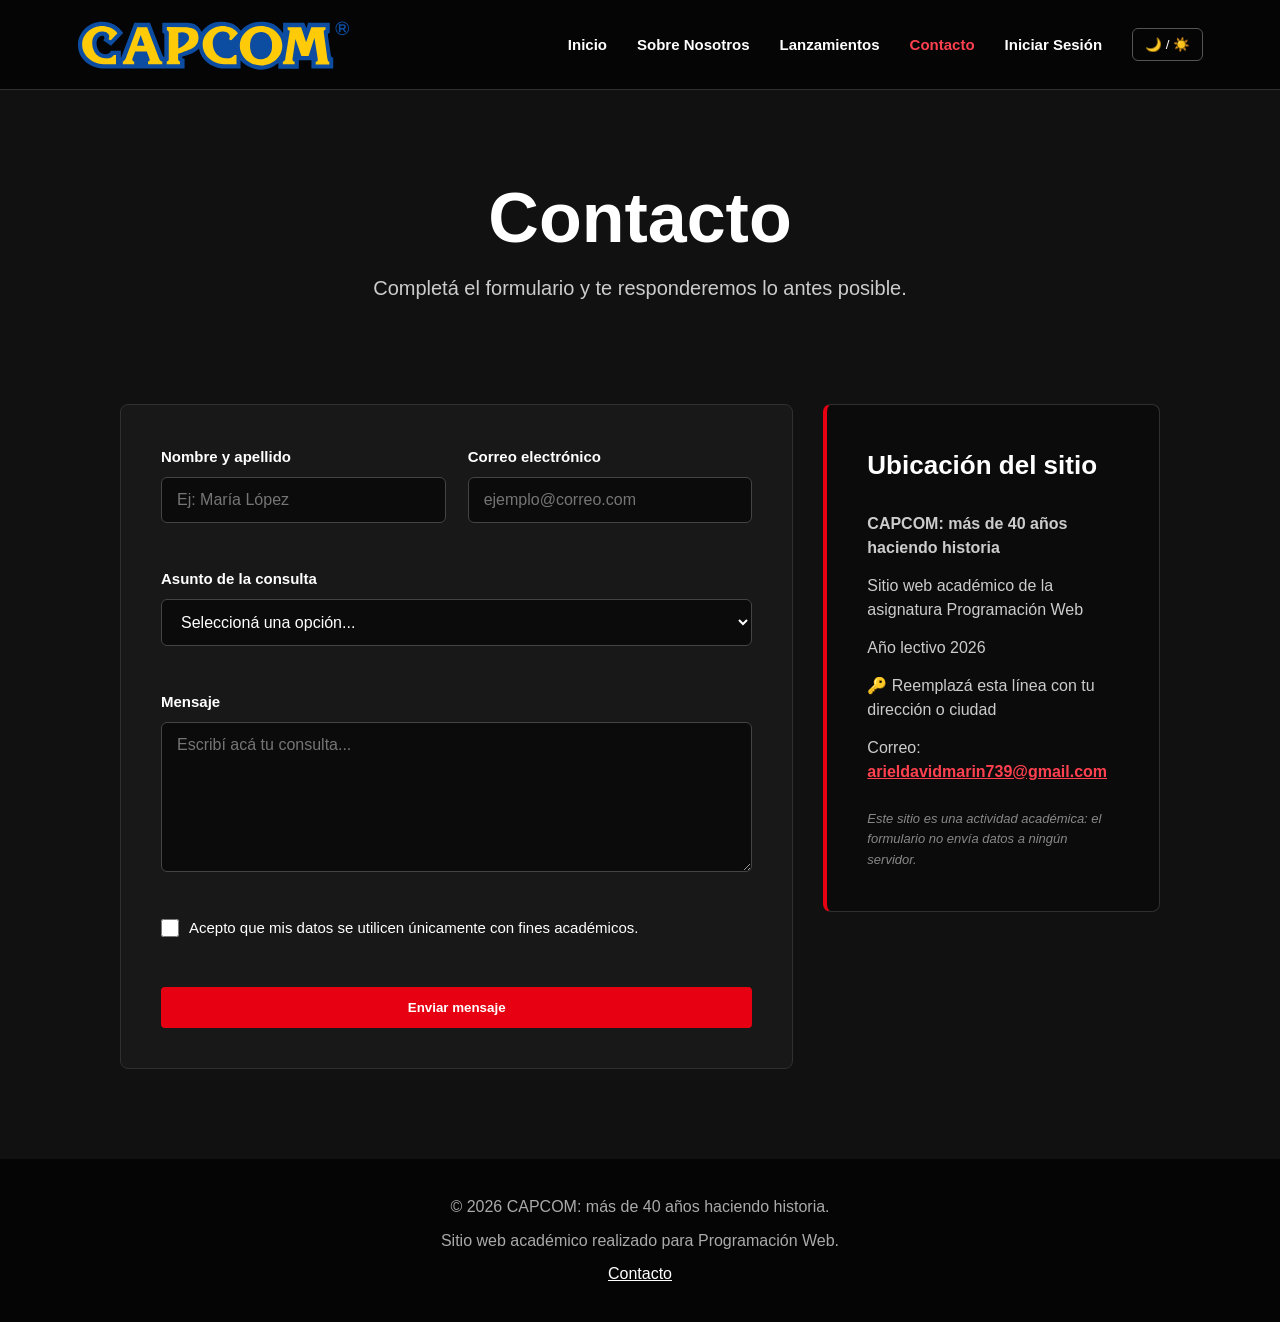
==== contacto.html @ f21e94c7 "first commit" ====
<!DOCTYPE html>
<html lang="es">

<head>
    <meta charset="UTF-8">

    <meta name="description"
        content="Contacto del sitio web académico sobre CAPCOM: formulario de consultas y ubicación del sitio.">
    <meta name="keywords" content="CAPCOM, contacto, formulario, consultas">
    <meta name="author" content="Ariel David">
    <meta name="viewport" content="width=device-width, initial-scale=1.0">

    <title>Contacto: CAPCOM</title>

    <link rel="stylesheet" href="styles.css">
</head>

<body>

    <!-- Encabezado -->
    <header class="main-header">

        <a href="index.html" class="logo">
            <img src="Capcom_logo.svg" alt="Logo de CAPCOM" width="80">
        </a>

        <!-- Navegación -->
        <nav class="main-nav" aria-label="Navegación principal">
            <ul class="nav-list">
                <li>
                    <a href="index.html" class="nav-link">Inicio</a>
                </li>

                <li>
                    <a href="nosotros.html" class="nav-link">Sobre Nosotros</a>
                </li>

                <li>
                    <a href="lanzamientos.html" class="nav-link">Lanzamientos</a>
                </li>

                <li>
                    <a href="contacto.html" class="nav-link active">Contacto</a>
                </li>

                <li>
                    <a href="login.html" class="nav-link">Iniciar Sesión</a>
                </li>
            </ul>
        </nav>

        <button class="theme-toggle" aria-label="Cambiar tema">
            🌙 / ☀️
        </button>

    </header>

    <main>

        <!-- TÍTULO DE LA PÁGINA -->
        <section class="sobre-hero">
            <h1>Contacto</h1>
            <p>Completá el formulario y te responderemos lo antes posible.</p>
        </section>

        <!-- FORMULARIO + UBICACIÓN (CSS GRID + MODELO DE CAJA) -->
        <section class="contacto-seccion">

            <!-- Formulario con validación nativa de HTML5 (sin JavaScript) -->
            <form class="contacto-form" action="" method="get">

                <div class="campos">

                    <!-- Campo 1: tipo texto -->
                    <div class="campo">
                        <label for="nombre">Nombre y apellido</label>
                        <input
                            type="text"
                            id="nombre"
                            name="nombre"
                            placeholder="Ej: María López"
                            required
                            minlength="3"
                            autocomplete="name">
                    </div>

                    <!-- Campo 2: tipo email -->
                    <div class="campo">
                        <label for="correo">Correo electrónico</label>
                        <input
                            type="email"
                            id="correo"
                            name="correo"
                            placeholder="ejemplo@correo.com"
                            required
                            autocomplete="email">
                    </div>

                    <!-- Campo 3: tipo select -->
                    <div class="campo campo-completo">
                        <label for="asunto">Asunto de la consulta</label>
                        <select id="asunto" name="asunto" required>
                            <option value="" selected disabled>Seleccioná una opción...</option>
                            <option value="lanzamientos">Consultas sobre lanzamientos 2026</option>
                            <option value="historia">Consultas sobre la historia de CAPCOM</option>
                            <option value="sugerencia">Sugerencias para el sitio</option>
                            <option value="otro">Otro tema</option>
                        </select>
                    </div>

                    <!-- Campo 4: tipo textarea -->
                    <div class="campo campo-completo">
                        <label for="mensaje">Mensaje</label>
                        <textarea
                            id="mensaje"
                            name="mensaje"
                            placeholder="Escribí acá tu consulta..."
                            required
                            minlength="10"
                            rows="6"></textarea>
                    </div>

                    <!-- Campo 5: tipo checkbox -->
                    <div class="campo campo-completo campo-check">
                        <input type="checkbox" id="acepto" name="acepto" required>
                        <label for="acepto">
                            Acepto que mis datos se utilicen únicamente con fines académicos.
                        </label>
                    </div>

                </div>

                <button type="submit" class="boton-principal boton-ancho">
                    Enviar mensaje
                </button>

            </form>

            <!-- Dirección / ubicación del sitio como TEXTO -->
            <aside class="contacto-datos">

                <h2>Ubicación del sitio</h2>

                <address>
                    <p><strong>CAPCOM: más de 40 años haciendo historia</strong></p>
                    <p>Sitio web académico de la asignatura Programación Web</p>
                    <p>Año lectivo 2026</p>
                    <p>🔑 Reemplazá esta línea con tu dirección o ciudad</p>
                    <p>
                        Correo:
                        <a href="mailto:arieldavidmarin739@gmail.com">
                            arieldavidmarin739@gmail.com
                        </a>
                    </p>
                </address>

                <p class="nota-demo">
                    Este sitio es una actividad académica: el formulario no envía datos a ningún servidor.
                </p>

            </aside>

        </section>

    </main>

    <!-- FOOTER -->
    <footer class="main-footer">
        <p>© 2026 CAPCOM: más de 40 años haciendo historia.</p>
        <p>Sitio web académico realizado para Programación Web.</p>
        <a href="mailto:arieldavidmarin739@gmail.com">Contacto</a>
    </footer>

</body>

</html>
---- styles.css ----
/* =========================================================
   1. RESET Y CONFIGURACIÓN GENERAL
   ========================================================= */

* {
    margin: 0;
    padding: 0;
    box-sizing: border-box;
}

html {
    scroll-behavior: smooth;
}

body {
    font-family: Arial, Helvetica, sans-serif;
    background-color: #111111;
    color: #ffffff;
    line-height: 1.6;
}


/* =========================================================
   2. HEADER Y NAVEGACIÓN
   ========================================================= */

.main-header {
    min-height: 90px;
    padding: 10px 6%;

    display: flex;
    align-items: center;

    background-color: #050505;
    border-bottom: 1px solid #303030;
}


/* Logo */

.logo {
    display: block;
}

.logo img {
    display: block;
    width: auto;
    height: 50px;
}


/* Navegación */

.main-nav {
    margin-left: auto;
}

.nav-list {
    display: flex;
    align-items: center;
    gap: 30px;

    list-style: none;
}

.nav-link {
    color: #ffffff;
    text-decoration: none;

    font-size: 15px;
    font-weight: bold;

    transition: color 0.3s ease;
}

.nav-link:hover,
.nav-link.active {
    color: #ff404f;
}


/* Botón del tema */

.theme-toggle {
    margin-left: 30px;

    padding: 8px 12px;

    border: 1px solid #555555;
    border-radius: 6px;

    background-color: transparent;
    color: #ffffff;

    cursor: pointer;

    transition:
        background-color 0.3s ease,
        border-color 0.3s ease;
}

.theme-toggle:hover {
    background-color: #222222;
    border-color: #e60012;
}


/* =========================================================
   3. INICIO
   ========================================================= */


/* Sección principal */

.presentacion {
    min-height: 500px;

    padding: 100px 10%;

    display: flex;
    flex-direction: column;
    justify-content: center;
    align-items: flex-start;

    background:
        linear-gradient(
            rgba(0, 0, 0, 0.65),
            rgba(0, 0, 0, 0.85)
        );

    animation: aparecer 1s ease;
}

.presentacion h1 {
    max-width: 900px;

    margin-bottom: 25px;

    font-size: clamp(42px, 6vw, 76px);
    line-height: 1.05;
}

.presentacion p {
    max-width: 650px;

    margin-bottom: 35px;

    color: #dddddd;

    font-size: 20px;
}


/* Botón principal */

.boton-principal {
    display: inline-block;

    padding: 13px 25px;

    border-radius: 4px;

    background-color: #e60012;
    color: #ffffff;

    text-decoration: none;
    font-weight: bold;

    transition:
        background-color 0.3s ease,
        transform 0.3s ease;
}

.boton-principal:hover {
    background-color: #ff2638;

    transform: translateY(-3px);
}


/* Resumen de historia */

.resumen-historia {
    padding: 80px 10%;

    background-color: #181818;
}

.resumen-historia article {
    max-width: 900px;

    margin: 0 auto;
}

.resumen-historia h2 {
    margin-bottom: 25px;

    font-size: 36px;
}

.resumen-historia p {
    margin-bottom: 18px;

    color: #dddddd;
}


/* Frase destacada */

.frase-destacada {
    padding: 70px 10%;

    text-align: center;

    background-color: #e60012;
}

.frase-destacada p {
    font-size: 28px;
    font-weight: bold;
}


/* =========================================================
   4. SOBRE CAPCOM
   ========================================================= */


/* Encabezado */

.sobre-hero {
    padding: 90px 10% 60px;

    text-align: center;
}

.sobre-hero h1 {
    margin-bottom: 15px;

    font-size: clamp(42px, 6vw, 70px);
    line-height: 1.1;
}

.sobre-hero p {
    color: #cccccc;

    font-size: 20px;
}


/* =========================================================
   HISTORIA — CSS GRID
   ========================================================= */

.historia-capcom {
    max-width: 1200px;

    margin: 0 auto;
    padding: 40px 30px 90px;

    display: grid;

    grid-template-columns: 1fr 1fr;

    gap: 25px;
}


/* Tarjetas */

.historia-capcom article {
    padding: 35px;

    background-color: #181818;

    border: 1px solid #303030;
    border-radius: 8px;

    transition:
        transform 0.3s ease,
        border-color 0.3s ease;
}

.historia-capcom article:hover {
    transform: translateY(-4px);

    border-color: #e60012;
}


/* Imagen */

.historia-imagen {
    padding: 0 !important;

    overflow: hidden;
}

.historia-imagen img {
    display: block;

    width: 100%;
    height: 100%;
    min-height: 350px;

    object-fit: cover;
}


/* Contenido */

.historia-contenido h2,
.franquicias h2,
.expansion h2 {
    margin-bottom: 15px;

    font-size: 30px;
}

.historia-contenido p,
.expansion p {
    margin-top: 15px;

    color: #cccccc;
}


/* Periodos */

.periodo {
    display: inline-block;

    margin-bottom: 10px;

    color: #ff404f;

    font-weight: bold;
}


/* =========================================================
   FRANQUICIAS
   ========================================================= */

.franquicias ul {
    margin-top: 20px;

    list-style: none;
}

.franquicias li {
    padding: 10px 0;

    border-bottom: 1px solid #333333;

    color: #dddddd;
}

.franquicias li::before {
    content: "▸";

    margin-right: 10px;

    color: #e60012;
}


/* =========================================================
   5. LÍNEA DE TIEMPO
   ========================================================= */

.hitos {
    padding: 80px 8%;

    background-color: #0b0b0b;

    text-align: center;
}

.hitos h2 {
    margin-bottom: 70px;

    font-size: 38px;
}


/* Contenedor de los hitos */

.linea-tiempo {
    position: relative;

    max-width: 1100px;

    margin: 0 auto;

    display: grid;

    grid-template-columns: repeat(5, 1fr);

    gap: 20px;
}


/* Línea horizontal */

.linea-tiempo::before {
    content: "";

    position: absolute;

    top: 8px;
    left: 5%;
    right: 5%;

    height: 3px;

    background-color: #e60012;
}


/* Hito */

.hito {
    position: relative;

    z-index: 1;
}


/* Punto */

.hito-punto {
    display: block;

    width: 18px;
    height: 18px;

    margin: 0 auto 20px;

    border-radius: 50%;

    background-color: #e60012;

    border: 4px solid #0b0b0b;

    box-shadow: 0 0 0 2px #e60012;
}


/* Año */

.hito strong {
    display: block;

    margin-bottom: 10px;

    font-size: 24px;
}

.hito p {
    color: #aaaaaa;

    font-size: 14px;
}


/* =========================================================
   6. LANZAMIENTOS — CSS GRID
   ========================================================= */

.juegos-grid {
    max-width: 1200px;

    margin: 0 auto;
    padding: 40px 30px 90px;

    display: grid;

    grid-template-columns: repeat(auto-fit, minmax(260px, 1fr));

    gap: 25px;
}


/* Tarjeta de juego */

.juego-card {
    padding: 35px;

    background-color: #181818;

    border: 1px solid #303030;
    border-radius: 8px;

    transition:
        transform 0.3s ease,
        border-color 0.3s ease;
}

.juego-card:hover {
    transform: translateY(-6px);

    border-color: #e60012;
}


/* Fecha de lanzamiento */

.juego-fecha {
    display: inline-block;

    margin-bottom: 15px;

    padding: 6px 14px;

    border-radius: 30px;

    background-color: #e60012;
    color: #ffffff;

    font-size: 14px;
    font-weight: bold;
    text-transform: uppercase;
    letter-spacing: 1px;
}

.juego-card h2 {
    margin-bottom: 15px;

    font-size: 26px;
}

.juego-card p {
    margin-bottom: 15px;

    color: #cccccc;
    font-size: 15px;
}


/* Plataformas */

.plataformas {
    color: #aaaaaa !important;

    font-size: 13px !important;
    font-weight: bold;
    text-transform: uppercase;
    letter-spacing: 1px;
}


/* =========================================================
   VIDEO DE YOUTUBE
   ========================================================= */



.video-seccion {
    padding: 80px 10% 100px;

    background-color: #0b0b0b;

    text-align: center;
}

.video-seccion h2 {
    margin-bottom: 15px;

    font-size: 36px;
}

.video-descripcion {
    max-width: 700px;

    margin: 0 auto 40px;

    color: #cccccc;
}

.trailers {
    max-width: 1200px;

    margin: 0 auto;
    padding: 40px 30px 90px;

    display: grid;

    grid-template-columns: 2fr 2fr;

    gap: 25px;
}



/* Contenedor responsivo del video (relación 16:9) */

.video-contenedor {
    position: relative;

    max-width: 900px;

    margin: 0 auto;

    padding-bottom: 56.25%;

    overflow: hidden;

    border: 1px solid #303030;
    border-radius: 8px;

    background-color: #000000;
}

.video-contenedor iframe {
    position: absolute;

    top: 0;
    left: 0;

    width: 100%;
    height: 100%;

    border: 0;
}


/* =========================================================
   7. INICIAR SESIÓN
   ========================================================= */

.login-seccion {
    max-width: 1100px;

    margin: 0 auto;
    padding: 40px 30px 90px;

    display: grid;

    grid-template-columns: 1fr 1fr;

    gap: 30px;

    align-items: start;
}


/* Tarjeta del formulario */

.login-tarjeta {
    padding: 40px;

    background-color: #181818;

    border: 1px solid #303030;
    border-radius: 8px;
}


/* Campos */

.campo {
    margin-bottom: 22px;

    display: flex;
    flex-direction: column;
    gap: 8px;
}

.campo label {
    color: #ffffff;

    font-size: 15px;
    font-weight: bold;
}

.campo input[type="email"],
.campo input[type="password"] {
    padding: 13px 15px;

    border: 1px solid #444444;
    border-radius: 6px;

    background-color: #0b0b0b;
    color: #ffffff;

    font-family: inherit;
    font-size: 16px;

    transition:
        border-color 0.3s ease,
        box-shadow 0.3s ease;
}

.campo input:focus {
    outline: none;

    border-color: #e60012;

    box-shadow: 0 0 0 3px rgba(230, 0, 18, 0.3);
}


/* Casilla de recordarme */

.campo-check {
    flex-direction: row;

    align-items: center;

    gap: 10px;
}

.campo-check input[type="checkbox"] {
    width: 18px;
    height: 18px;

    accent-color: #e60012;
}

.campo-check label {
    font-weight: normal;
}


/* Botón de acceso */

.boton-login {
    width: 100%;

    border: none;

    cursor: pointer;

    font-family: inherit;
}


/* Enlace extra */

.login-extra {
    margin-top: 20px;

    color: #aaaaaa;

    text-align: center;
    font-size: 15px;
}

.login-extra a {
    color: #ff404f;

    font-weight: bold;

    transition: color 0.3s ease;
}

.login-extra a:hover {
    color: #ff8088;
}


/* Información lateral */

.login-info {
    padding: 40px;

    background-color: #0b0b0b;

    border: 1px solid #303030;
    border-radius: 8px;
}

.login-info h2 {
    margin-bottom: 25px;

    font-size: 28px;
}

.lista-beneficios {
    list-style: none;
}

.lista-beneficios li {
    padding: 12px 0;

    border-bottom: 1px solid #303030;

    color: #dddddd;
}

.lista-beneficios li::before {
    content: "▸";

    margin-right: 10px;

    color: #e60012;
}

.nota-demo {
    margin-top: 25px;

    color: #888888;

    font-size: 13px;
    font-style: italic;
}


/* =========================================================
   8. CONTACTO — MODELO DE CAJA
   ========================================================= */

/* Contenedor: margen exterior centrado + padding interior */
.contacto-seccion {
    max-width: 1100px;

    margin: 0 auto;              /* margen exterior: centra la caja */
    padding: 40px 30px 90px;     /* padding interior: separa del borde de la ventana */

    display: grid;

    grid-template-columns: 2fr 1fr;

    gap: 30px;

    align-items: start;
}


/* Formulario: padding + borde + radio (modelo de caja completo) */
.contacto-form {
    padding: 40px;               /* contenido separado del borde */

    background-color: #181818;

    border: 1px solid #303030;   /* borde visible */
    border-radius: 8px;
}


/* Rejilla de campos: 2 columnas, se completa sola */
.campos {
    display: grid;

    grid-template-columns: 1fr 1fr;

    gap: 22px;                   /* espacio entre campos */
}

.campo-completo {
    grid-column: 1 / -1;         /* ocupa las 2 columnas */
}


/* Cada campo: label arriba, control abajo */
.campo {
    display: flex;
    flex-direction: column;
    gap: 8px;
}

.campo label {
    color: #ffffff;

    font-size: 15px;
    font-weight: bold;
}


/* Controles: padding interior + borde + margen inferior */
.campo input[type="text"],
.campo input[type="email"],
.campo select,
.campo textarea {
    width: 100%;                 /* ocupa todo el ancho de su columna */

    padding: 13px 15px;          /* padding interior: respiración del texto */

    border: 1px solid #444444;   /* borde de la caja */
    border-radius: 6px;

    background-color: #0b0b0b;
    color: #ffffff;

    font-family: inherit;
    font-size: 16px;

    transition:
        border-color 0.3s ease,
        box-shadow 0.3s ease;
}

.campo input:focus,
.campo select:focus,
.campo textarea:focus {
    outline: none;

    border-color: #e60012;

    box-shadow: 0 0 0 3px rgba(230, 0, 18, 0.3);
}


/* Textarea: altura mínima y reescalado */
.campo textarea {
    min-height: 150px;

    resize: vertical;
}


/* Checkbox */
.campo-check {
    flex-direction: row;

    align-items: center;

    gap: 10px;
}

.campo-check input[type="checkbox"] {
    width: 18px;
    height: 18px;

    accent-color: #e60012;
}

.campo-check label {
    font-weight: normal;
}


/* Botón: margen superior + padding interior */
.boton-ancho {
    width: 100%;

    margin-top: 25px;

    border: none;

    cursor: pointer;

    font-family: inherit;
}


/* Panel de ubicación (dirección como TEXTO) */
.contacto-datos {
    padding: 40px;

    background-color: #0b0b0b;

    border: 1px solid #303030;
    border-left: 4px solid #e60012;  /* acento lateral */

    border-radius: 8px;
}

.contacto-datos h2 {
    margin-bottom: 25px;

    font-size: 26px;
}

.contacto-datos address {
    font-style: normal;              /* dirección legible, sin cursiva */
}

.contacto-datos address p {
    margin-bottom: 14px;

    color: #cccccc;
    line-height: 1.5;
}

.contacto-datos address a {
    color: #ff404f;

    font-weight: bold;

    transition: color 0.3s ease;
}

.contacto-datos address a:hover {
    color: #ff8088;
}


/* =========================================================
   9. FOOTER
   ========================================================= */

.main-footer {
    padding: 35px 10%;

    background-color: #050505;

    color: #aaaaaa;

    text-align: center;
}

.main-footer p {
    margin-bottom: 8px;
}

.main-footer a {
    color: #ffffff;

    transition: color 0.3s ease;
}

.main-footer a:hover {
    color: #e60012;
}


/* =========================================================
   10. ANIMACIONES
   ========================================================= */

@keyframes aparecer {

    from {
        opacity: 0;

        transform: translateY(30px);
    }

    to {
        opacity: 1;

        transform: translateY(0);
    }

}


/* =========================================================
   11. RESPONSIVE
   ========================================================= */

@media (max-width: 768px) {

    /* Header */

    .main-header {
        flex-direction: column;

        gap: 20px;

        padding: 20px;
    }


    /* Navegación */

    .main-nav {
        margin-left: 0;
    }

    .nav-list {
        flex-wrap: wrap;

        justify-content: center;

        gap: 15px;
    }


    /* Tema */

    .theme-toggle {
        margin-left: 0;
    }


    /* Inicio */

    .presentacion {
        min-height: 450px;

        padding: 70px 8%;
    }

    .presentacion h1 {
        font-size: 45px;
    }

    .presentacion p {
        font-size: 17px;
    }


    /* Sobre CAPCOM */

    .sobre-hero {
        padding: 60px 8% 40px;
    }

    .sobre-hero h1 {
        font-size: 45px;
    }

    .sobre-hero p {
        font-size: 17px;
    }


    /* Grid */

    .historia-capcom {
        grid-template-columns: 1fr;

        padding: 30px 20px 60px;
    }

    .historia-imagen img {
        min-height: 250px;
    }


    /* Línea de tiempo */

    .hitos {
        padding: 60px 20px;
    }

    .hitos h2 {
        margin-bottom: 50px;
    }

    .linea-tiempo {
        grid-template-columns: 1fr;

        gap: 40px;
    }


    /* Línea vertical en móvil */

    .linea-tiempo::before {
        top: 0;
        bottom: 0;
        left: 50%;

        width: 3px;
        height: auto;

        right: auto;
    }


    .hito {
        padding: 20px;

        border-radius: 8px;

        background-color: #181818;
    }


    /* Lanzamientos */

    .juegos-grid {
        grid-template-columns: 1fr;

        padding: 30px 20px 60px;
    }


    /* Trailers: de 2 columnas a 1 en pantallas chicas */

    .trailers {
        grid-template-columns: 1fr;
    }

    .video-seccion {
        padding: 60px 5% 70px;
    }

    .video-seccion h2 {
        font-size: 28px;
    }


    /* Iniciar sesión */

    .login-seccion {
        grid-template-columns: 1fr;

        padding: 30px 20px 60px;
    }

    .login-tarjeta,
    .login-info {
        padding: 25px;
    }


    /* Contacto: formulario y datos apilados en 1 columna */

    .contacto-seccion {
        grid-template-columns: 1fr;

        padding: 30px 20px 60px;
    }

    .contacto-form,
    .contacto-datos {
        padding: 25px;
    }

    .campos {
        grid-template-columns: 1fr;
    }

}
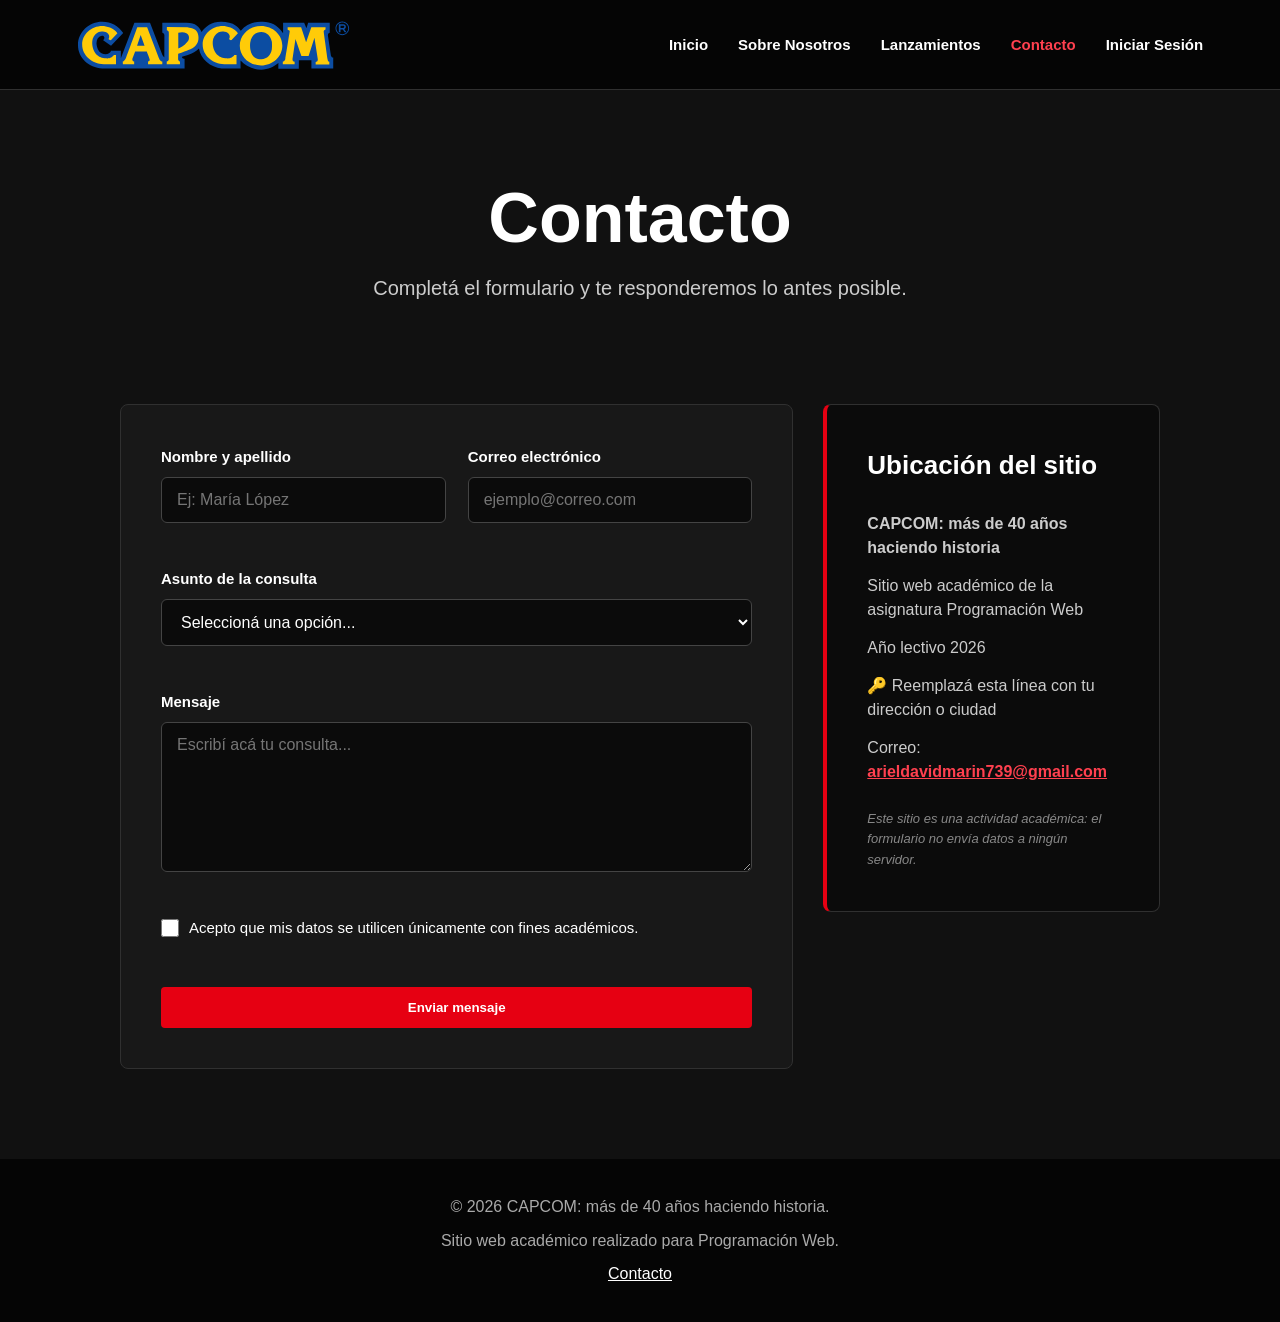
==== commit fcffe886: "optimizando codigo css" ====
--- a/contacto.html
+++ b/contacto.html
@@ -18,47 +18,43 @@
 <body>
 
     <!-- Encabezado -->
-    <header class="main-header">
+    <header class="encabezado">
 
         <a href="index.html" class="logo">
             <img src="Capcom_logo.svg" alt="Logo de CAPCOM" width="80">
         </a>
 
         <!-- Navegación -->
-        <nav class="main-nav" aria-label="Navegación principal">
-            <ul class="nav-list">
+        <nav class="navegacion" aria-label="Navegación principal">
+            <ul class="navegacion-lista">
                 <li>
-                    <a href="index.html" class="nav-link">Inicio</a>
+                    <a href="index.html" class="navegacion-enlace">Inicio</a>
                 </li>
 
                 <li>
-                    <a href="nosotros.html" class="nav-link">Sobre Nosotros</a>
+                    <a href="nosotros.html" class="navegacion-enlace">Sobre Nosotros</a>
                 </li>
 
                 <li>
-                    <a href="lanzamientos.html" class="nav-link">Lanzamientos</a>
+                    <a href="lanzamientos.html" class="navegacion-enlace">Lanzamientos</a>
                 </li>
 
                 <li>
-                    <a href="contacto.html" class="nav-link active">Contacto</a>
+                    <a href="contacto.html" class="navegacion-enlace navegacion-enlace--activo">Contacto</a>
                 </li>
 
                 <li>
-                    <a href="login.html" class="nav-link">Iniciar Sesión</a>
+                    <a href="login.html" class="navegacion-enlace">Iniciar Sesión</a>
                 </li>
             </ul>
         </nav>
-
-        <button class="theme-toggle" aria-label="Cambiar tema">
-            🌙 / ☀️
-        </button>
 
     </header>
 
     <main>
 
         <!-- TÍTULO DE LA PÁGINA -->
-        <section class="sobre-hero">
+        <section class="portada-pagina">
             <h1>Contacto</h1>
             <p>Completá el formulario y te responderemos lo antes posible.</p>
         </section>
@@ -67,16 +63,16 @@
         <section class="contacto-seccion">
 
             <!-- Formulario con validación nativa de HTML5 (sin JavaScript) -->
-            <form class="contacto-form" action="" method="get">
+            <form class="contacto-formulario" action="" method="get">
 
                 <div class="campos">
 
                     <!-- Campo 1: tipo texto -->
                     <div class="campo">
-                        <label for="nombre">Nombre y apellido</label>
+                        <label for="contacto-nombre">Nombre y apellido</label>
                         <input
                             type="text"
-                            id="nombre"
+                            id="contacto-nombre"
                             name="nombre"
                             placeholder="Ej: María López"
                             required
@@ -86,10 +82,10 @@
 
                     <!-- Campo 2: tipo email -->
                     <div class="campo">
-                        <label for="correo">Correo electrónico</label>
+                        <label for="contacto-correo">Correo electrónico</label>
                         <input
                             type="email"
-                            id="correo"
+                            id="contacto-correo"
                             name="correo"
                             placeholder="ejemplo@correo.com"
                             required
@@ -98,8 +94,8 @@
 
                     <!-- Campo 3: tipo select -->
                     <div class="campo campo-completo">
-                        <label for="asunto">Asunto de la consulta</label>
-                        <select id="asunto" name="asunto" required>
+                        <label for="contacto-asunto">Asunto de la consulta</label>
+                        <select id="contacto-asunto" name="asunto" required>
                             <option value="" selected disabled>Seleccioná una opción...</option>
                             <option value="lanzamientos">Consultas sobre lanzamientos 2026</option>
                             <option value="historia">Consultas sobre la historia de CAPCOM</option>
@@ -110,9 +106,9 @@
 
                     <!-- Campo 4: tipo textarea -->
                     <div class="campo campo-completo">
-                        <label for="mensaje">Mensaje</label>
+                        <label for="contacto-mensaje">Mensaje</label>
                         <textarea
-                            id="mensaje"
+                            id="contacto-mensaje"
                             name="mensaje"
                             placeholder="Escribí acá tu consulta..."
                             required
@@ -122,8 +118,8 @@
 
                     <!-- Campo 5: tipo checkbox -->
                     <div class="campo campo-completo campo-check">
-                        <input type="checkbox" id="acepto" name="acepto" required>
-                        <label for="acepto">
+                        <input type="checkbox" id="contacto-acepto" name="acepto" required>
+                        <label for="contacto-acepto">
                             Acepto que mis datos se utilicen únicamente con fines académicos.
                         </label>
                     </div>
@@ -165,7 +161,7 @@
     </main>
 
     <!-- FOOTER -->
-    <footer class="main-footer">
+    <footer class="pie-pagina">
         <p>© 2026 CAPCOM: más de 40 años haciendo historia.</p>
         <p>Sitio web académico realizado para Programación Web.</p>
         <a href="mailto:arieldavidmarin739@gmail.com">Contacto</a>
--- a/styles.css
+++ b/styles.css
@@ -1,6 +1,31 @@
 
 /* =========================================================
-   1. RESET Y CONFIGURACIÓN GENERAL
+   1. VARIABLES Y CONFIGURACIÓN GENERAL
+   ========================================================= */
+
+:root {
+    --fondo: #111111;
+    --fondo-secundario: #181818;
+    --fondo-oscuro: #0b0b0b;
+    --fondo-header: #050505;
+
+    --texto: #ffffff;
+    --texto-secundario: #cccccc;
+    --texto-suave: #aaaaaa;
+
+    --borde: #303030;
+    --borde-input: #444444;
+
+    --rojo: #e60012;
+    --rojo-claro: #ff404f;
+    --rojo-hover: #ff2638;
+
+    --sombra-roja: rgba(230, 0, 18, 0.3);
+}
+
+
+/* =========================================================
+   RESET
    ========================================================= */
 
 * {
@@ -15,8 +40,8 @@
 
 body {
     font-family: Arial, Helvetica, sans-serif;
-    background-color: #111111;
-    color: #ffffff;
+    background-color: var(--fondo);
+    color: var(--texto);
     line-height: 1.6;
 }
 
@@ -25,19 +50,14 @@
    2. HEADER Y NAVEGACIÓN
    ========================================================= */
 
-.main-header {
+.encabezado {
     min-height: 90px;
     padding: 10px 6%;
-
     display: flex;
     align-items: center;
-
-    background-color: #050505;
-    border-bottom: 1px solid #303030;
-}
-
-
-/* Logo */
+    background-color: var(--fondo-header);
+    border-bottom: 1px solid var(--borde);
+}
 
 .logo {
     display: block;
@@ -49,60 +69,47 @@
     height: 50px;
 }
 
-
-/* Navegación */
-
-.main-nav {
+.navegacion {
     margin-left: auto;
 }
 
-.nav-list {
+.navegacion-lista {
     display: flex;
     align-items: center;
     gap: 30px;
-
     list-style: none;
 }
 
-.nav-link {
-    color: #ffffff;
+.navegacion-enlace {
+    color: var(--texto);
     text-decoration: none;
-
     font-size: 15px;
     font-weight: bold;
-
     transition: color 0.3s ease;
 }
 
-.nav-link:hover,
-.nav-link.active {
-    color: #ff404f;
+.navegacion-enlace:hover,
+.navegacion-enlace--activo {
+    color: var(--rojo-claro);
 }
 
 
 /* Botón del tema */
 
-.theme-toggle {
+.boton-tema {
     margin-left: 30px;
-
     padding: 8px 12px;
-
     border: 1px solid #555555;
     border-radius: 6px;
-
     background-color: transparent;
-    color: #ffffff;
-
+    color: var(--texto);
     cursor: pointer;
-
-    transition:
-        background-color 0.3s ease,
-        border-color 0.3s ease;
-}
-
-.theme-toggle:hover {
-    background-color: #222222;
-    border-color: #e60012;
+    transition: background-color 0.3s ease, border-color 0.3s ease;
+}
+
+.boton-tema:hover {
+    background-color: var(--fondo-secundario);
+    border-color: var(--rojo);
 }
 
 
@@ -110,14 +117,9 @@
    3. INICIO
    ========================================================= */
 
-
-/* Sección principal */
-
-.presentacion {
+.portada-inicio {
     min-height: 500px;
-
     padding: 100px 10%;
-
     display: flex;
     flex-direction: column;
     justify-content: center;
@@ -132,88 +134,69 @@
     animation: aparecer 1s ease;
 }
 
-.presentacion h1 {
+.portada-inicio h1 {
     max-width: 900px;
-
     margin-bottom: 25px;
-
     font-size: clamp(42px, 6vw, 76px);
     line-height: 1.05;
 }
 
-.presentacion p {
+.portada-inicio p {
     max-width: 650px;
-
     margin-bottom: 35px;
-
     color: #dddddd;
-
     font-size: 20px;
 }
 
 
-/* Botón principal */
+/* Botones principales */
 
 .boton-principal {
     display: inline-block;
-
     padding: 13px 25px;
-
     border-radius: 4px;
-
-    background-color: #e60012;
+    background-color: var(--rojo);
     color: #ffffff;
-
     text-decoration: none;
     font-weight: bold;
-
-    transition:
-        background-color 0.3s ease,
-        transform 0.3s ease;
+    transition: background-color 0.3s ease, transform 0.3s ease;
 }
 
 .boton-principal:hover {
-    background-color: #ff2638;
-
+    background-color: var(--rojo-hover);
     transform: translateY(-3px);
 }
 
 
-/* Resumen de historia */
+/* Resumen */
 
 .resumen-historia {
     padding: 80px 10%;
-
-    background-color: #181818;
+    background-color: var(--fondo-secundario);
 }
 
 .resumen-historia article {
     max-width: 900px;
-
     margin: 0 auto;
 }
 
 .resumen-historia h2 {
     margin-bottom: 25px;
-
     font-size: 36px;
 }
 
 .resumen-historia p {
     margin-bottom: 18px;
-
-    color: #dddddd;
-}
-
-
-/* Frase destacada */
+    color: var(--texto-secundario);
+}
+
+
+/* Frase */
 
 .frase-destacada {
     padding: 70px 10%;
-
     text-align: center;
-
-    background-color: #e60012;
+    background-color: var(--rojo);
 }
 
 .frase-destacada p {
@@ -226,115 +209,89 @@
    4. SOBRE CAPCOM
    ========================================================= */
 
-
-/* Encabezado */
-
-.sobre-hero {
+.portada-pagina {
     padding: 90px 10% 60px;
-
     text-align: center;
 }
 
-.sobre-hero h1 {
+.portada-pagina h1 {
     margin-bottom: 15px;
-
     font-size: clamp(42px, 6vw, 70px);
     line-height: 1.1;
 }
 
-.sobre-hero p {
-    color: #cccccc;
-
+.portada-pagina p {
+    color: var(--texto-secundario);
     font-size: 20px;
 }
 
 
 /* =========================================================
-   HISTORIA — CSS GRID
-   ========================================================= */
-
-.historia-capcom {
+   HISTORIA
+   ========================================================= */
+
+.tarjetas-historia {
     max-width: 1200px;
-
     margin: 0 auto;
     padding: 40px 30px 90px;
-
     display: grid;
-
     grid-template-columns: 1fr 1fr;
-
     gap: 25px;
 }
 
-
-/* Tarjetas */
-
-.historia-capcom article {
+.tarjetas-historia article,
+.tarjeta-juego,
+.login-formulario,
+.contacto-formulario {
+    background-color: var(--fondo-secundario);
+    border: 1px solid var(--borde);
+    border-radius: 8px;
+}
+
+.tarjetas-historia article {
     padding: 35px;
-
-    background-color: #181818;
-
-    border: 1px solid #303030;
-    border-radius: 8px;
-
-    transition:
-        transform 0.3s ease,
-        border-color 0.3s ease;
-}
-
-.historia-capcom article:hover {
-    transform: translateY(-4px);
-
-    border-color: #e60012;
+    transition: transform 0.3s ease, border-color 0.3s ease;
+}
+
+.tarjetas-historia article:hover,
+.tarjeta-juego:hover {
+    transform: translateY(-5px);
+    border-color: var(--rojo);
 }
 
 
 /* Imagen */
 
-.historia-imagen {
+.tarjeta-imagen {
     padding: 0 !important;
-
     overflow: hidden;
 }
 
-.historia-imagen img {
+.tarjeta-imagen img {
     display: block;
-
     width: 100%;
     height: 100%;
     min-height: 350px;
-
     object-fit: cover;
 }
 
 
-/* Contenido */
-
-.historia-contenido h2,
-.franquicias h2,
-.expansion h2 {
+/* Texto */
+
+.tarjetas-historia h2 {
     margin-bottom: 15px;
-
     font-size: 30px;
 }
 
-.historia-contenido p,
-.expansion p {
+.tarjeta-texto p {
     margin-top: 15px;
-
-    color: #cccccc;
-}
-
-
-/* Periodos */
+    color: var(--texto-secundario);
+}
 
 .periodo {
     display: inline-block;
-
     margin-bottom: 10px;
-
-    color: #ff404f;
-
+    color: var(--rojo-claro);
     font-weight: bold;
 }
 
@@ -343,26 +300,22 @@
    FRANQUICIAS
    ========================================================= */
 
-.franquicias ul {
+.tarjeta-lista ul {
     margin-top: 20px;
-
     list-style: none;
 }
 
-.franquicias li {
+.tarjeta-lista li {
     padding: 10px 0;
-
-    border-bottom: 1px solid #333333;
-
-    color: #dddddd;
-}
-
-.franquicias li::before {
+    border-bottom: 1px solid var(--borde);
+    color: var(--texto-secundario);
+}
+
+.tarjeta-lista li::before,
+.lista-beneficios li::before {
     content: "▸";
-
     margin-right: 10px;
-
-    color: #e60012;
+    color: var(--rojo);
 }
 
 
@@ -372,178 +325,106 @@
 
 .hitos {
     padding: 80px 8%;
-
-    background-color: #0b0b0b;
-
+    background-color: var(--fondo-oscuro);
     text-align: center;
 }
 
 .hitos h2 {
     margin-bottom: 70px;
-
     font-size: 38px;
 }
-
-
-/* Contenedor de los hitos */
 
 .linea-tiempo {
     position: relative;
-
     max-width: 1100px;
-
     margin: 0 auto;
-
     display: grid;
-
     grid-template-columns: repeat(5, 1fr);
-
     gap: 20px;
 }
-
-
-/* Línea horizontal */
 
 .linea-tiempo::before {
     content: "";
-
     position: absolute;
-
     top: 8px;
     left: 5%;
     right: 5%;
-
     height: 3px;
-
-    background-color: #e60012;
-}
-
-
-/* Hito */
+    background-color: var(--rojo);
+}
 
 .hito {
     position: relative;
-
     z-index: 1;
 }
-
-
-/* Punto */
 
 .hito-punto {
     display: block;
-
     width: 18px;
     height: 18px;
-
     margin: 0 auto 20px;
-
     border-radius: 50%;
-
-    background-color: #e60012;
-
-    border: 4px solid #0b0b0b;
-
-    box-shadow: 0 0 0 2px #e60012;
-}
-
-
-/* Año */
+    background-color: var(--rojo);
+    border: 4px solid var(--fondo-oscuro);
+    box-shadow: 0 0 0 2px var(--rojo);
+}
 
 .hito strong {
     display: block;
-
     margin-bottom: 10px;
-
     font-size: 24px;
 }
 
 .hito p {
-    color: #aaaaaa;
-
+    color: var(--texto-suave);
     font-size: 14px;
 }
 
 
 /* =========================================================
-   6. LANZAMIENTOS — CSS GRID
-   ========================================================= */
-
-.juegos-grid {
+   6. LANZAMIENTOS
+   ========================================================= */
+
+.tarjetas-juegos {
     max-width: 1200px;
-
     margin: 0 auto;
     padding: 40px 30px 90px;
-
     display: grid;
-
     grid-template-columns: repeat(auto-fit, minmax(260px, 1fr));
-
     gap: 25px;
 }
 
-
-/* Tarjeta de juego */
-
-.juego-card {
+.tarjeta-juego {
     padding: 35px;
-
-    background-color: #181818;
-
-    border: 1px solid #303030;
-    border-radius: 8px;
-
-    transition:
-        transform 0.3s ease,
-        border-color 0.3s ease;
-}
-
-.juego-card:hover {
-    transform: translateY(-6px);
-
-    border-color: #e60012;
-}
-
-
-/* Fecha de lanzamiento */
-
-.juego-fecha {
+    transition: transform 0.3s ease, border-color 0.3s ease;
+}
+
+.tarjeta-fecha {
     display: inline-block;
-
     margin-bottom: 15px;
-
     padding: 6px 14px;
-
     border-radius: 30px;
-
-    background-color: #e60012;
+    background-color: var(--rojo);
     color: #ffffff;
-
     font-size: 14px;
     font-weight: bold;
     text-transform: uppercase;
     letter-spacing: 1px;
 }
 
-.juego-card h2 {
+.tarjeta-juego h2 {
     margin-bottom: 15px;
-
     font-size: 26px;
 }
 
-.juego-card p {
+.tarjeta-juego p {
     margin-bottom: 15px;
-
-    color: #cccccc;
+    color: var(--texto-secundario);
     font-size: 15px;
 }
 
-
-/* Plataformas */
-
 .plataformas {
-    color: #aaaaaa !important;
-
+    color: var(--texto-suave) !important;
     font-size: 13px !important;
     font-weight: bold;
     text-transform: uppercase;
@@ -552,379 +433,129 @@
 
 
 /* =========================================================
-   VIDEO DE YOUTUBE
-   ========================================================= */
-
-
-
-.video-seccion {
+   VIDEO
+   ========================================================= */
+
+.tarjeta-video {
     padding: 80px 10% 100px;
-
-    background-color: #0b0b0b;
-
+    background-color: var(--fondo-oscuro);
     text-align: center;
 }
 
-.video-seccion h2 {
+.tarjeta-video h2 {
     margin-bottom: 15px;
-
     font-size: 36px;
 }
 
 .video-descripcion {
     max-width: 700px;
-
     margin: 0 auto 40px;
-
-    color: #cccccc;
-}
-
-.trailers {
+    color: var(--texto-secundario);
+}
+
+.tarjetas-video {
     max-width: 1200px;
-
     margin: 0 auto;
     padding: 40px 30px 90px;
-
     display: grid;
-
     grid-template-columns: 2fr 2fr;
-
     gap: 25px;
 }
-
-
-
-/* Contenedor responsivo del video (relación 16:9) */
 
 .video-contenedor {
     position: relative;
-
     max-width: 900px;
-
     margin: 0 auto;
-
     padding-bottom: 56.25%;
-
     overflow: hidden;
-
-    border: 1px solid #303030;
+    border: 1px solid var(--borde);
     border-radius: 8px;
-
     background-color: #000000;
 }
 
 .video-contenedor iframe {
     position: absolute;
-
-    top: 0;
-    left: 0;
-
+    inset: 0;
     width: 100%;
     height: 100%;
-
     border: 0;
 }
 
 
 /* =========================================================
-   7. INICIAR SESIÓN
+   7. LOGIN
    ========================================================= */
 
 .login-seccion {
     max-width: 1100px;
-
     margin: 0 auto;
     padding: 40px 30px 90px;
-
     display: grid;
-
     grid-template-columns: 1fr 1fr;
-
     gap: 30px;
-
     align-items: start;
 }
 
-
-/* Tarjeta del formulario */
-
-.login-tarjeta {
+.login-formulario,
+.login-datos {
     padding: 40px;
-
-    background-color: #181818;
-
-    border: 1px solid #303030;
-    border-radius: 8px;
-}
-
-
-/* Campos */
+}
 
 .campo {
     margin-bottom: 22px;
-
     display: flex;
     flex-direction: column;
     gap: 8px;
 }
 
 .campo label {
-    color: #ffffff;
-
+    color: var(--texto);
     font-size: 15px;
     font-weight: bold;
 }
 
 .campo input[type="email"],
-.campo input[type="password"] {
+.campo input[type="password"],
+.campo input[type="text"],
+.campo select,
+.campo textarea {
+    width: 100%;
     padding: 13px 15px;
-
-    border: 1px solid #444444;
+    border: 1px solid var(--borde-input);
     border-radius: 6px;
-
-    background-color: #0b0b0b;
-    color: #ffffff;
-
+    background-color: var(--fondo-oscuro);
+    color: var(--texto);
     font-family: inherit;
     font-size: 16px;
-
-    transition:
-        border-color 0.3s ease,
-        box-shadow 0.3s ease;
-}
-
-.campo input:focus {
-    outline: none;
-
-    border-color: #e60012;
-
-    box-shadow: 0 0 0 3px rgba(230, 0, 18, 0.3);
-}
-
-
-/* Casilla de recordarme */
-
-.campo-check {
-    flex-direction: row;
-
-    align-items: center;
-
-    gap: 10px;
-}
-
-.campo-check input[type="checkbox"] {
-    width: 18px;
-    height: 18px;
-
-    accent-color: #e60012;
-}
-
-.campo-check label {
-    font-weight: normal;
-}
-
-
-/* Botón de acceso */
-
-.boton-login {
-    width: 100%;
-
-    border: none;
-
-    cursor: pointer;
-
-    font-family: inherit;
-}
-
-
-/* Enlace extra */
-
-.login-extra {
-    margin-top: 20px;
-
-    color: #aaaaaa;
-
-    text-align: center;
-    font-size: 15px;
-}
-
-.login-extra a {
-    color: #ff404f;
-
-    font-weight: bold;
-
-    transition: color 0.3s ease;
-}
-
-.login-extra a:hover {
-    color: #ff8088;
-}
-
-
-/* Información lateral */
-
-.login-info {
-    padding: 40px;
-
-    background-color: #0b0b0b;
-
-    border: 1px solid #303030;
-    border-radius: 8px;
-}
-
-.login-info h2 {
-    margin-bottom: 25px;
-
-    font-size: 28px;
-}
-
-.lista-beneficios {
-    list-style: none;
-}
-
-.lista-beneficios li {
-    padding: 12px 0;
-
-    border-bottom: 1px solid #303030;
-
-    color: #dddddd;
-}
-
-.lista-beneficios li::before {
-    content: "▸";
-
-    margin-right: 10px;
-
-    color: #e60012;
-}
-
-.nota-demo {
-    margin-top: 25px;
-
-    color: #888888;
-
-    font-size: 13px;
-    font-style: italic;
-}
-
-
-/* =========================================================
-   8. CONTACTO — MODELO DE CAJA
-   ========================================================= */
-
-/* Contenedor: margen exterior centrado + padding interior */
-.contacto-seccion {
-    max-width: 1100px;
-
-    margin: 0 auto;              /* margen exterior: centra la caja */
-    padding: 40px 30px 90px;     /* padding interior: separa del borde de la ventana */
-
-    display: grid;
-
-    grid-template-columns: 2fr 1fr;
-
-    gap: 30px;
-
-    align-items: start;
-}
-
-
-/* Formulario: padding + borde + radio (modelo de caja completo) */
-.contacto-form {
-    padding: 40px;               /* contenido separado del borde */
-
-    background-color: #181818;
-
-    border: 1px solid #303030;   /* borde visible */
-    border-radius: 8px;
-}
-
-
-/* Rejilla de campos: 2 columnas, se completa sola */
-.campos {
-    display: grid;
-
-    grid-template-columns: 1fr 1fr;
-
-    gap: 22px;                   /* espacio entre campos */
-}
-
-.campo-completo {
-    grid-column: 1 / -1;         /* ocupa las 2 columnas */
-}
-
-
-/* Cada campo: label arriba, control abajo */
-.campo {
-    display: flex;
-    flex-direction: column;
-    gap: 8px;
-}
-
-.campo label {
-    color: #ffffff;
-
-    font-size: 15px;
-    font-weight: bold;
-}
-
-
-/* Controles: padding interior + borde + margen inferior */
-.campo input[type="text"],
-.campo input[type="email"],
-.campo select,
-.campo textarea {
-    width: 100%;                 /* ocupa todo el ancho de su columna */
-
-    padding: 13px 15px;          /* padding interior: respiración del texto */
-
-    border: 1px solid #444444;   /* borde de la caja */
-    border-radius: 6px;
-
-    background-color: #0b0b0b;
-    color: #ffffff;
-
-    font-family: inherit;
-    font-size: 16px;
-
-    transition:
-        border-color 0.3s ease,
-        box-shadow 0.3s ease;
+    transition: border-color 0.3s ease, box-shadow 0.3s ease;
 }
 
 .campo input:focus,
 .campo select:focus,
 .campo textarea:focus {
     outline: none;
-
-    border-color: #e60012;
-
-    box-shadow: 0 0 0 3px rgba(230, 0, 18, 0.3);
-}
-
-
-/* Textarea: altura mínima y reescalado */
+    border-color: var(--rojo);
+    box-shadow: 0 0 0 3px var(--sombra-roja);
+}
+
 .campo textarea {
     min-height: 150px;
-
     resize: vertical;
 }
 
 
 /* Checkbox */
+
 .campo-check {
     flex-direction: row;
-
     align-items: center;
-
     gap: 10px;
 }
 
 .campo-check input[type="checkbox"] {
     width: 18px;
     height: 18px;
-
-    accent-color: #e60012;
+    accent-color: var(--rojo);
 }
 
 .campo-check label {
@@ -932,88 +563,149 @@
 }
 
 
-/* Botón: margen superior + padding interior */
+/* Botones */
+
+.boton-login {
+    width: 100%;
+    border: none;
+    cursor: pointer;
+    font-family: inherit;
+}
+
 .boton-ancho {
     width: 100%;
-
     margin-top: 25px;
-
     border: none;
-
     cursor: pointer;
-
     font-family: inherit;
 }
 
 
-/* Panel de ubicación (dirección como TEXTO) */
+/* Registro */
+
+.login-registro {
+    margin-top: 20px;
+    color: var(--texto-suave);
+    text-align: center;
+    font-size: 15px;
+}
+
+.login-registro a,
+.contacto-datos address a {
+    color: var(--rojo-claro);
+    font-weight: bold;
+    transition: color 0.3s ease;
+}
+
+.login-registro a:hover,
+.contacto-datos address a:hover {
+    color: #ff8088;
+}
+
+
+/* Información lateral */
+
+.login-datos,
+.contacto-datos {
+    background-color: var(--fondo-oscuro);
+    border: 1px solid var(--borde);
+    border-radius: 8px;
+}
+
+.login-datos h2 {
+    margin-bottom: 25px;
+    font-size: 28px;
+}
+
+.lista-beneficios {
+    list-style: none;
+}
+
+.lista-beneficios li {
+    padding: 12px 0;
+    border-bottom: 1px solid var(--borde);
+    color: var(--texto-secundario);
+}
+
+.nota-demo {
+    margin-top: 25px;
+    color: #888888;
+    font-size: 13px;
+    font-style: italic;
+}
+
+
+/* =========================================================
+   8. CONTACTO
+   ========================================================= */
+
+.contacto-seccion {
+    max-width: 1100px;
+    margin: 0 auto;
+    padding: 40px 30px 90px;
+    display: grid;
+    grid-template-columns: 2fr 1fr;
+    gap: 30px;
+    align-items: start;
+}
+
+.contacto-formulario {
+    padding: 40px;
+}
+
+.campos {
+    display: grid;
+    grid-template-columns: 1fr 1fr;
+    gap: 22px;
+}
+
+.campo-completo {
+    grid-column: 1 / -1;
+}
+
 .contacto-datos {
     padding: 40px;
-
-    background-color: #0b0b0b;
-
-    border: 1px solid #303030;
-    border-left: 4px solid #e60012;  /* acento lateral */
-
-    border-radius: 8px;
+    border-left: 4px solid var(--rojo);
 }
 
 .contacto-datos h2 {
     margin-bottom: 25px;
-
     font-size: 26px;
 }
 
 .contacto-datos address {
-    font-style: normal;              /* dirección legible, sin cursiva */
+    font-style: normal;
 }
 
 .contacto-datos address p {
     margin-bottom: 14px;
-
-    color: #cccccc;
+    color: var(--texto-secundario);
     line-height: 1.5;
 }
 
-.contacto-datos address a {
-    color: #ff404f;
-
-    font-weight: bold;
-
+
+/* =========================================================
+   9. FOOTER
+   ========================================================= */
+
+.pie-pagina {
+    padding: 35px 10%;
+    background-color: var(--fondo-header);
+    color: var(--texto-suave);
+    text-align: center;
+}
+
+.pie-pagina p {
+    margin-bottom: 8px;
+}
+
+.pie-pagina a {
+    color: var(--texto);
     transition: color 0.3s ease;
 }
 
-.contacto-datos address a:hover {
-    color: #ff8088;
-}
-
-
-/* =========================================================
-   9. FOOTER
-   ========================================================= */
-
-.main-footer {
-    padding: 35px 10%;
-
-    background-color: #050505;
-
-    color: #aaaaaa;
-
-    text-align: center;
-}
-
-.main-footer p {
-    margin-bottom: 8px;
-}
-
-.main-footer a {
-    color: #ffffff;
-
-    transition: color 0.3s ease;
-}
-
-.main-footer a:hover {
-    color: #e60012;
+.pie-pagina a:hover {
+    color: var(--rojo);
 }
 
 
@@ -1022,19 +714,15 @@
    ========================================================= */
 
 @keyframes aparecer {
-
     from {
         opacity: 0;
-
         transform: translateY(30px);
     }
 
     to {
         opacity: 1;
-
         transform: translateY(0);
     }
-
 }
 
 
@@ -1046,78 +734,60 @@
 
     /* Header */
 
-    .main-header {
+    .encabezado {
         flex-direction: column;
-
         gap: 20px;
-
         padding: 20px;
     }
 
-
-    /* Navegación */
-
-    .main-nav {
+    .navegacion {
         margin-left: 0;
     }
 
-    .nav-list {
+    .navegacion-lista {
         flex-wrap: wrap;
-
         justify-content: center;
-
         gap: 15px;
     }
 
-
-    /* Tema */
-
-    .theme-toggle {
+    .boton-tema {
         margin-left: 0;
     }
 
 
     /* Inicio */
 
-    .presentacion {
+    .portada-inicio {
         min-height: 450px;
-
         padding: 70px 8%;
     }
 
-    .presentacion h1 {
+    .portada-inicio h1,
+    .portada-pagina h1 {
         font-size: 45px;
     }
 
-    .presentacion p {
+    .portada-inicio p,
+    .portada-pagina p {
         font-size: 17px;
     }
 
 
-    /* Sobre CAPCOM */
-
-    .sobre-hero {
+    /* Sobre Capcom */
+
+    .portada-pagina {
         padding: 60px 8% 40px;
     }
 
-    .sobre-hero h1 {
-        font-size: 45px;
-    }
-
-    .sobre-hero p {
-        font-size: 17px;
-    }
-
-
-    /* Grid */
-
-    .historia-capcom {
+
+    /* Historia */
+
+    .tarjetas-historia {
         grid-template-columns: 1fr;
-
         padding: 30px 20px 60px;
     }
 
-    .historia-imagen img {
+    .tarjeta-imagen img {
         min-height: 250px;
     }
 
@@ -1134,81 +804,66 @@
 
     .linea-tiempo {
         grid-template-columns: 1fr;
-
         gap: 40px;
     }
-
-
-    /* Línea vertical en móvil */
 
     .linea-tiempo::before {
         top: 0;
         bottom: 0;
         left: 50%;
-
         width: 3px;
         height: auto;
-
         right: auto;
     }
-
 
     .hito {
         padding: 20px;
-
         border-radius: 8px;
-
-        background-color: #181818;
+        background-color: var(--fondo-secundario);
     }
 
 
     /* Lanzamientos */
 
-    .juegos-grid {
+    .tarjetas-juegos {
         grid-template-columns: 1fr;
-
         padding: 30px 20px 60px;
     }
 
 
-    /* Trailers: de 2 columnas a 1 en pantallas chicas */
-
-    .trailers {
+    /* Videos */
+
+    .tarjetas-video {
         grid-template-columns: 1fr;
     }
 
-    .video-seccion {
+    .tarjeta-video {
         padding: 60px 5% 70px;
     }
 
-    .video-seccion h2 {
+    .tarjeta-video h2 {
         font-size: 28px;
     }
 
 
-    /* Iniciar sesión */
+    /* Login */
 
     .login-seccion {
         grid-template-columns: 1fr;
-
         padding: 30px 20px 60px;
     }
 
-    .login-tarjeta,
-    .login-info {
-        padding: 25px;
-    }
-
-
-    /* Contacto: formulario y datos apilados en 1 columna */
+
+    /* Contacto */
 
     .contacto-seccion {
         grid-template-columns: 1fr;
-
         padding: 30px 20px 60px;
     }
 
-    .contacto-form,
+    .login-formulario,
+    .login-datos,
+    .contacto-formulario,
     .contacto-datos {
         padding: 25px;
     }
@@ -1216,5 +871,4 @@
     .campos {
         grid-template-columns: 1fr;
     }
-
 }
